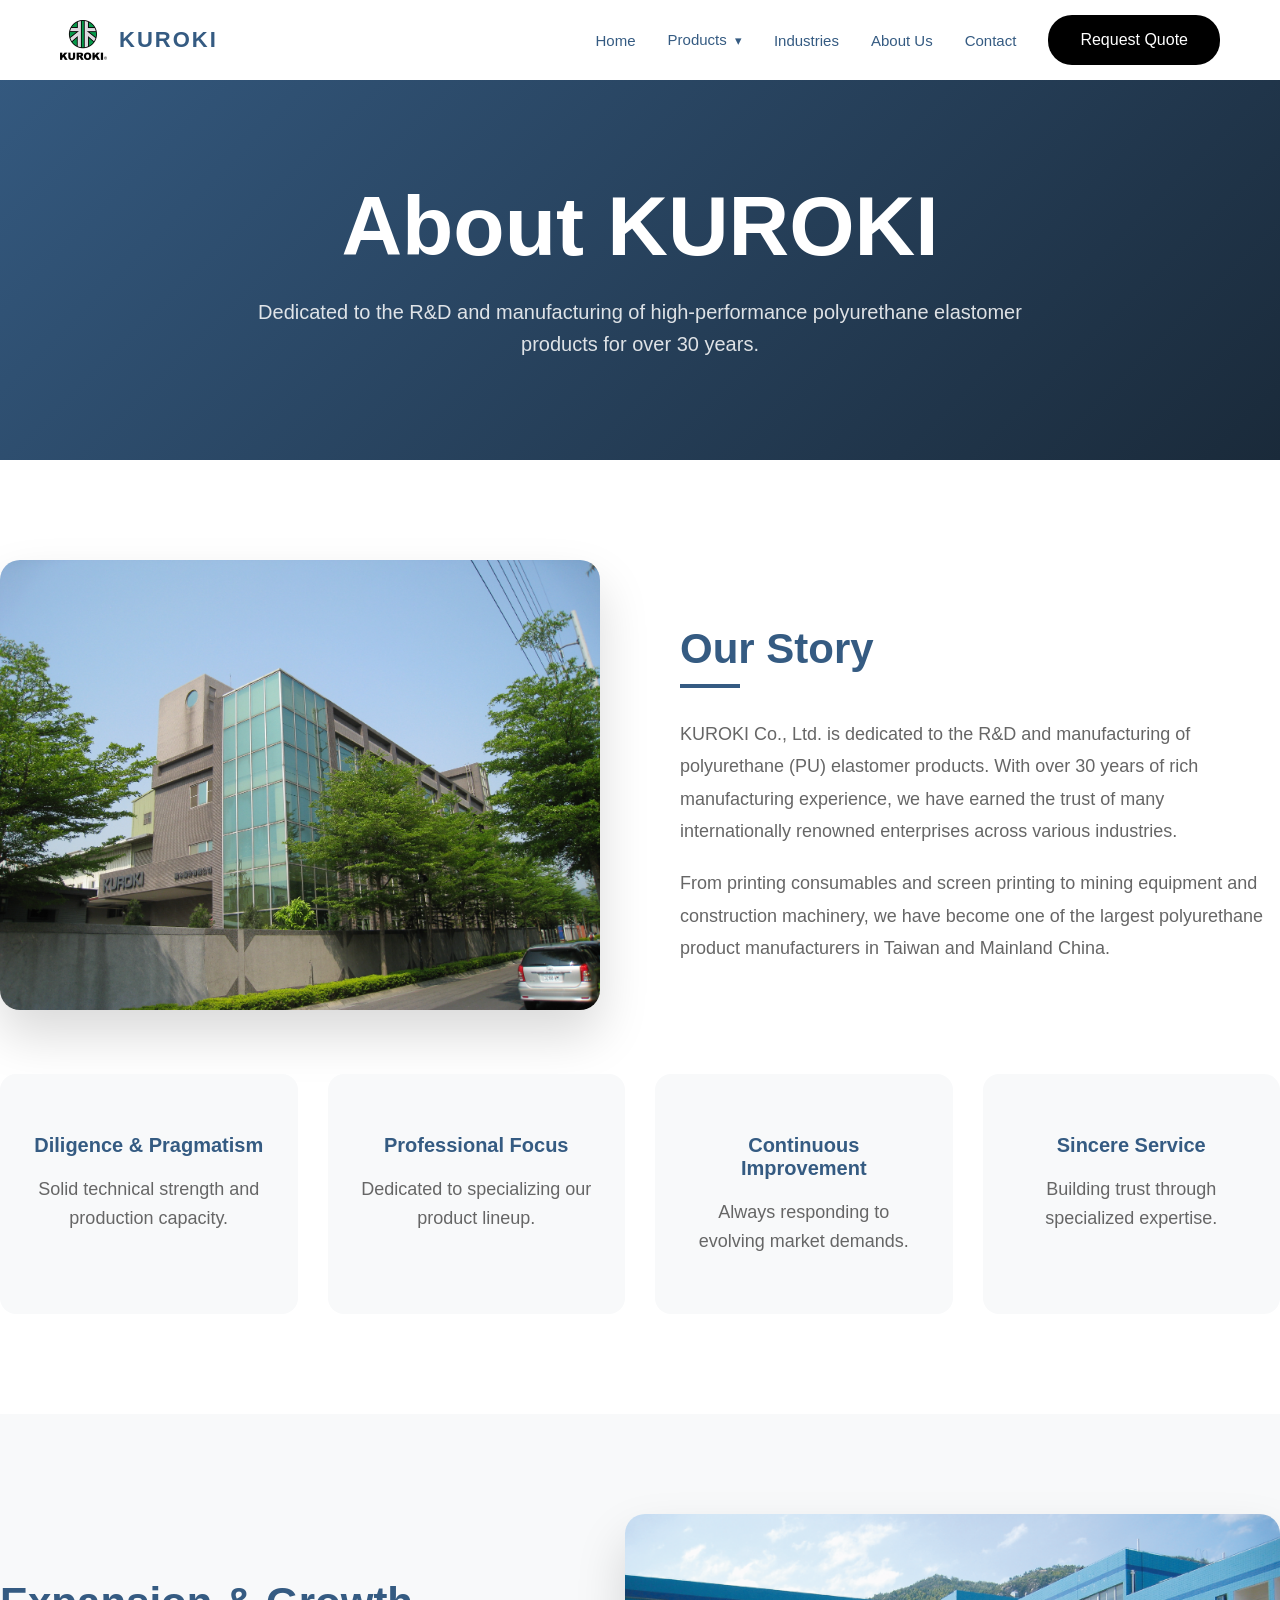
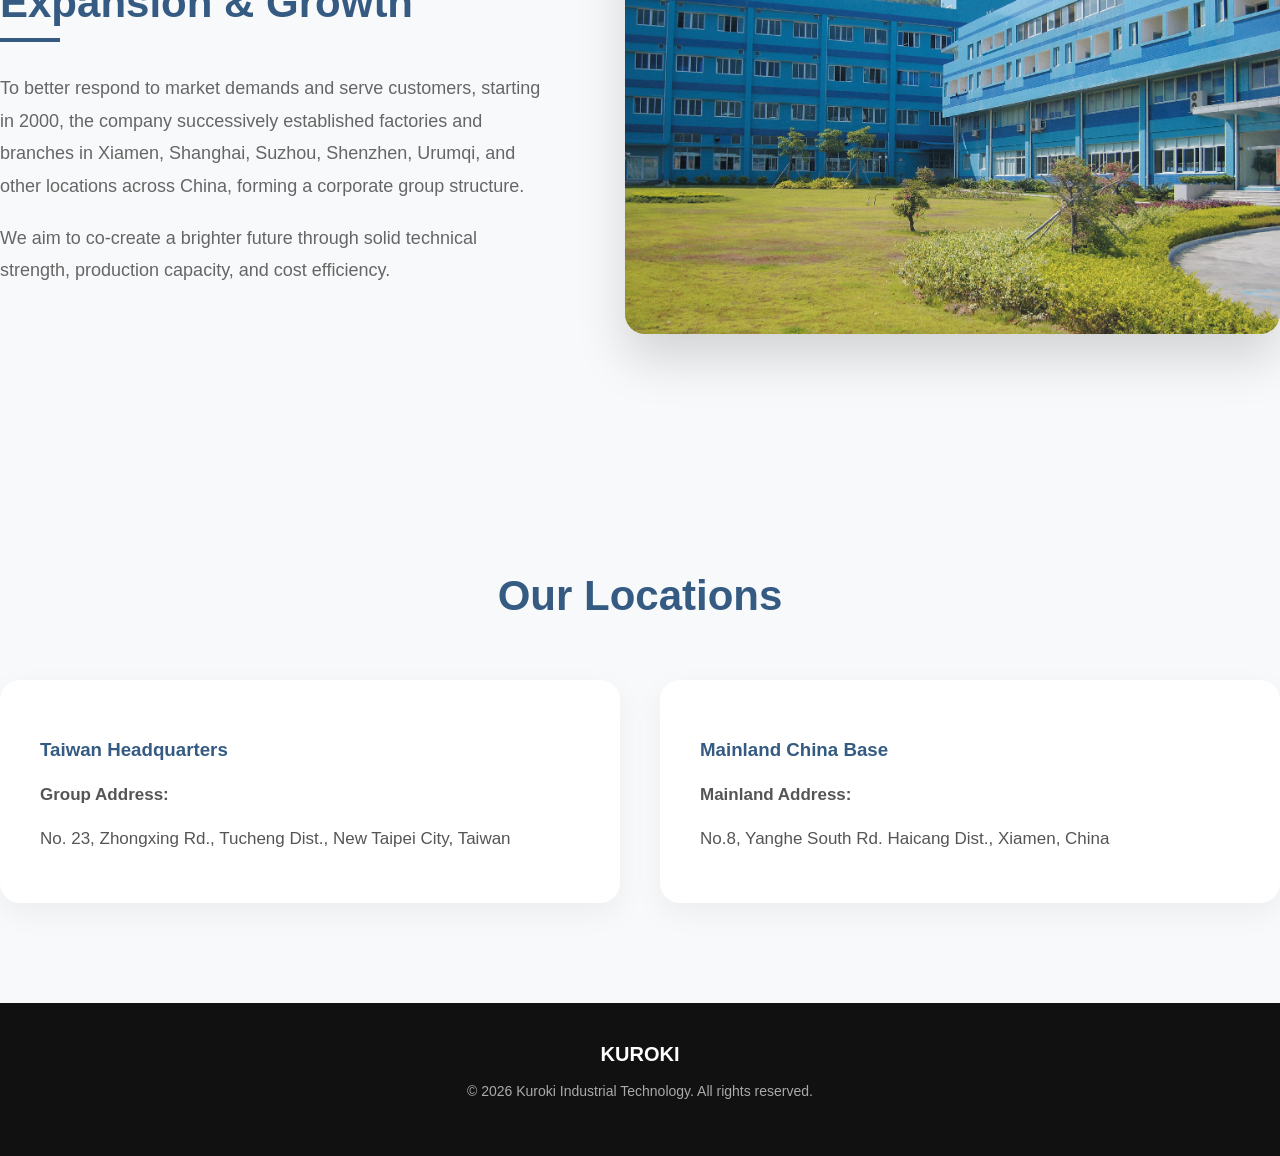
==== about.html @ d59c7857 "Add files via upload" ====
<!DOCTYPE html>
<html lang="en">
<head>
    <meta charset="UTF-8">
    <meta name="viewport" content="width=device-width, initial-scale=1.0">
    <title>About Us - Kuroki Industrial Technology</title>
    <link rel="stylesheet" href="style.css">
</head>
<body>

<header class="navbar">
    <div class="logo">
        <img src="logo.png" alt="Kuroki Logo">
        <span>KUROKI</span>
    </div>

    <button class="menu-toggle" onclick="toggleMenu()" aria-label="Toggle navigation">
        <span></span><span></span><span></span>
    </button>

    <nav class="menu" id="mainMenu">
        <a href="index.html">Home</a>

        <div class="dropdown">
            <a href="#" class="dropdown-toggle" onclick="toggleDropdown(event)">
                Products <small>▾</small>
            </a>
            <div class="dropdown-menu">
                <div class="dropdown-column">
                    <h4>Screen Printing Squeegees</h4>
                    <a href="product-xp.html">X/XP Series</a>
                    <a href="product-sr.html">S/SV Series</a>
                    <a href="product-v.html">V/VP Series</a>
                    <a href="product-c.html">C Series</a>
                </div>
                <div class="dropdown-column">
                    <h4>Customized</h4>
                    <a href="product-custom.html">Customized Squeegees</a>
                </div>
                <div class="dropdown-column">
                    <h4>Product Guide</h4>
                    <a href="product-guide-choice.html">How to choose right squeegees</a>
                    <a href="product-guide-maintenance.html">Maintenance Guide</a>
                </div>
            </div>
        </div>

        <a href="#">Industries</a>
        <a href="about.html">About Us</a>
        <a href="#">Contact</a>
        <button>Request Quote</button>
    </nav>
</header>

<main>
    <section class="about-hero">
        <div class="container">
            <h1>About KUROKI</h1>
            <p>Dedicated to the R&D and manufacturing of high-performance polyurethane elastomer products for over 30 years.</p>
        </div>
    </section>

    <section class="about-section">
        <div class="container">
            <div class="about-grid">
                <div class="about-image">
                    <img src="about-office.png" alt="Kuroki Office Building">
                </div>
                <div class="about-content">
                    <h2>Our Story</h2>
                    <p>KUROKI Co., Ltd. is dedicated to the R&D and manufacturing of polyurethane (PU) elastomer products. With over 30 years of rich manufacturing experience, we have earned the trust of many internationally renowned enterprises across various industries.</p>
                    <p>From printing consumables and screen printing to mining equipment and construction machinery, we have become one of the largest polyurethane product manufacturers in Taiwan and Mainland China.</p>
                </div>
            </div>

            <div class="values-grid">
                <div class="value-card">
                    <h3>Diligence & Pragmatism</h3>
                    <p>Solid technical strength and production capacity.</p>
                </div>
                <div class="value-card">
                    <h3>Professional Focus</h3>
                    <p>Dedicated to specializing our product lineup.</p>
                </div>
                <div class="value-card">
                    <h3>Continuous Improvement</h3>
                    <p>Always responding to evolving market demands.</p>
                </div>
                <div class="value-card">
                    <h3>Sincere Service</h3>
                    <p>Building trust through specialized expertise.</p>
                </div>
            </div>
        </div>
    </section>

    <section class="about-section alt" style="background: #f8f9fa;">
        <div class="container">
            <div class="about-grid" style="grid-template-columns: 1fr 1.2fr;">
                <div class="about-content">
                    <h2>Expansion & Growth</h2>
                    <p>To better respond to market demands and serve customers, starting in 2000, the company successively established factories and branches in Xiamen, Shanghai, Suzhou, Shenzhen, Urumqi, and other locations across China, forming a corporate group structure.</p>
                    <p>We aim to co-create a brighter future through solid technical strength, production capacity, and cost efficiency.</p>
                </div>
                <div class="about-image">
                    <img src="about-factory.png" alt="Kuroki Factory">
                </div>
            </div>
        </div>
    </section>

    <section class="location-section">
        <div class="container">
            <h2 style="text-align: center;">Our Locations</h2>
            <div class="location-grid">
                <div class="location-card">
                    <h3>Taiwan Headquarters</h3>
                    <p><strong>Group Address:</strong></p>
                    <p>No. 23, Zhongxing Rd., Tucheng Dist., New Taipei City, Taiwan</p>
                </div>
                <div class="location-card">
                    <h3>Mainland China Base</h3>
                    <p><strong>Mainland Address:</strong></p>
                    <p>No.8, Yanghe South Rd. Haicang Dist., Xiamen, China</p>
                </div>
            </div>
        </div>
    </section>
</main>

<footer class="footer">
    <div class="container">
        <div class="footer-logo">KUROKI</div>
        <p>&copy; 2026 Kuroki Industrial Technology. All rights reserved.</p>
    </div>
</footer>

<script>
    var mainMenu = document.getElementById('mainMenu');
    var menuToggleBtn = document.querySelector('.menu-toggle');

    function toggleMenu() {
        mainMenu.classList.toggle('menu-open');
        menuToggleBtn.classList.toggle('active');

        if (!mainMenu.classList.contains('menu-open')) {
            closeAllDropdowns();
        }
    }

    function toggleDropdown(event) {
        event.preventDefault();
        event.stopPropagation();
        event.currentTarget.closest('.dropdown').classList.toggle('dropdown-open');
    }

    function closeAllDropdowns() {
        document.querySelectorAll('.dropdown.dropdown-open').forEach(function(dropdown) {
            dropdown.classList.remove('dropdown-open');
        });
    }

    document.querySelectorAll('#mainMenu a:not(.dropdown-toggle)').forEach(function(link) {
        link.addEventListener('click', function() {
            mainMenu.classList.remove('menu-open');
            menuToggleBtn.classList.remove('active');
            closeAllDropdowns();
        });
    });

    document.addEventListener('click', function(event) {
        var clickedInsideMenu = mainMenu.contains(event.target);
        var clickedToggleButton = menuToggleBtn.contains(event.target);

        if (!clickedInsideMenu && !clickedToggleButton) {
            mainMenu.classList.remove('menu-open');
            menuToggleBtn.classList.remove('active');
            closeAllDropdowns();
        }
    });
</script>

</body>
</html>
---- style.css ----
/* ==================================================
                CSS DESIGN TOKEN

统一管理网站视觉变量

未来修改品牌颜色：
只需要修改这里

================================================== */



:root {


/* 网站主色：黑色 */

--black:#355B82;



/* 网站背景白色 */

--white:#fff;



/* 浅灰背景

用于不同section区分

*/

--light-gray:#f5f5f5;



/* 一级文字颜色 */

--text-main:#111;



/* 二级文字颜色 */

--text-secondary:#666;



}







/* ==================================================
                GLOBAL RESET

清除浏览器默认样式

================================================== */



* {


/*
让padding和border包含在元素宽高里面

避免布局计算错误

*/

box-sizing:border-box;


}




body {


/*
清除默认margin

*/

margin:0;



/*
网站字体

符合设计要求：

Inter
Helvetica Neue
Arial

*/

font-family:

Inter,
"Helvetica Neue",
Arial,
sans-serif;




/*
默认文字颜色

*/

color:var(--black);



}





/*
一级标题

Hero标题

设计要求：

64px Bold

*/

h1 {


font-size:64px;


font-weight:700;


line-height:1.1;


margin:0;



}





/*
二级标题

Section标题

设计要求：

42px

*/

h2 {


font-size:42px;


font-weight:600;


margin-bottom:60px;



}






/*
正文

设计要求：

18px

*/

p {


font-size:18px;


line-height:1.6;


color:var(--text-secondary);



}







/* ==================================================
                NAVBAR

顶部固定导航

80px高度

================================================== */



.navbar {


/*
固定在顶部

*/

position:fixed;



top:0;


left:0;



width:100%;




height:80px;




/*
白色背景

*/

background:white;




/*
横向排列

*/

display:flex;



justify-content:space-between;



align-items:center;




padding:0 60px;



z-index:100;



}






/*
Logo样式

*/

.logo {
    display: flex;
    align-items: center;
    gap: 12px;
    font-size: 22px;
    font-weight: 700;
    letter-spacing: 2px;
}

.logo img {
    height: 40px;
    width: auto;
}







/*
导航菜单

*/

.menu {


display:flex;


align-items:center;



gap:32px;



}







.menu a {



text-decoration:none;



color:#355B82;



font-size:15px;



}





/*
所有主按钮

*/

button {



background:black;



color:white;



border:none;



padding:

16px 32px;



border-radius:24px;



font-size:16px;



cursor:pointer;



transition:.3s;



}






/*
鼠标经过按钮效果

*/

button:hover {



opacity:.75;



}



/*
汉堡按钮

默认（桌面端）隐藏

只在900px以下的移动端显示
*/

.menu-toggle {

display:none;

}




/* ==================================================
                PRODUCTS DROPDOWN

导航栏 Products 下拉菜单

================================================== */

.dropdown {

position:relative;

}


/* 
默认隐藏下拉面板
*/

.dropdown-menu {

display:none;

position:fixed;

top:80px;

left:60px;

right:60px;

background:white;

box-shadow:0 10px 30px rgba(0,0,0,.08);

border-radius:16px;

padding:30px;

gap:60px;

}


/*
鼠标悬停在 Products 上时

显示下拉面板
*/

.dropdown.dropdown-open .dropdown-menu {
    display: flex;
    animation: fadeIn 0.2s ease-out;
}

@keyframes fadeIn {
    from { opacity: 0; transform: translateY(-10px); }
    to { opacity: 1; transform: translateY(0); }
}

.dropdown-toggle small {
    display: inline-block;
    transition: transform 0.3s;
    margin-left: 4px;
}

.dropdown.dropdown-open .dropdown-toggle small {
    transform: rotate(180deg);
}


.dropdown-column h4 {

font-size:14px;

font-weight:700;

color:var(--text-secondary);

margin-bottom:16px;

text-transform:uppercase;

letter-spacing:1px;

}


.dropdown-column {

display:flex;

flex-direction:column;

gap:12px;

}


.dropdown-column a {

text-decoration:none;

color:var(--black);

font-size:15px;

transition:.2s;

}


.dropdown-column a:hover {

opacity:.6;

}





/* ==================================================
                HERO SECTION

首页第一屏

================================================== */



.hero {

height:100vh;

background-color:#355B82;




/*
工业制造背景图片

替换：

images/hero.jpg

*/

background-image:
    linear-gradient(rgba(30, 30, 30, 0.4), rgba(30, 30, 30, 0.4)),
    url("hero-refined-bg.jpg");





background-size:cover;



background-position: center right;
    background-attachment: fixed;




display:flex;



align-items:center;



}







.hero-content {
    margin-left: 10%;
    max-width: 600px;
    color: white;
    text-shadow: 0 2px 10px rgba(0,0,0,0.3);
}






.hero h1 {



color:white;



}







.hero p {


color:white;



margin-top:30px;



}








/* ==================================================
                PRODUCTS SECTION

产品展示

================================================== */



.products {


padding:

120px 80px;



}






/*
产品Grid

三个产品一行

*/

.product-grid {



display:grid;



grid-template-columns:

repeat(3,1fr);



gap:30px;



}






.product-card {



background:white;



padding:40px;



border-radius:16px;




/*
设计要求：

0 10px 30px rgba

*/

box-shadow:

0 10px 30px

rgba(0,0,0,0.05);



transition:.3s;



}







.product-card:hover {



transform:translateY(-8px);



}









.product-card h3 {



font-size:24px;



margin-bottom:15px;



}








/* ==================================================
                INDUSTRY SECTION

行业解决方案

================================================== */



.industries {



padding:

120px 80px;



background:

var(--light-gray);



}







.industry-grid {



display:grid;



grid-template-columns:

repeat(3,1fr);



gap:30px;



}








.industry-card {



background:white;



padding:35px;



border-radius:16px;




box-shadow:

0 10px 30px

rgba(0,0,0,.05);



}





.industry-card h3 {



font-size:24px;



}










/* ==================================================
            PRECISION ENGINEERING

优势展示

================================================== */



.engineering {



padding:

120px 80px;



}







.advantage-grid {



display:grid;



grid-template-columns:

repeat(3,1fr);



gap:60px;



}








.advantage-item strong {



font-size:90px;



font-weight:700;



display:block;



}




.advantage-item h3 {



font-size:26px;



}









/* ==================================================
                    CTA

黑色联系区域

================================================== */



.cta {



background:black;



padding:

120px 80px;



text-align:center;



}







.cta h2 {



color:white;



}






.cta p {



color:#ccc;



}










/* ==================================================
                    FOOTER

================================================== */



.footer {



background:#111;



color:white;



padding:

40px 80px;



text-align:center;



}





.footer-logo {



font-size:20px;



font-weight:bold;



}







.footer p {



font-size:14px;



color:#aaa;



}









/* ==================================================
                RESPONSIVE DESIGN

手机和平板适配

================================================== */





@media(max-width:900px){





/*
导航缩小

*/

.navbar {


padding:

0 25px;


}



/* 
汉堡按钮

只在移动端显示
*/

.menu-toggle {

display:flex;

flex-direction:column;

justify-content:center;

gap:5px;

width:32px;

height:32px;

background:none;

padding:0;

border-radius:0;

}

.menu-toggle span {

width:100%;

height:2px;

background:var(--black);

transition:.3s;

}


/*
汉堡按钮展开状态

变成 X 图标

配合 JS 加上的 .active class
*/

.menu-toggle.active span:nth-child(1) {

transform:translateY(7px) rotate(45deg);

}

.menu-toggle.active span:nth-child(2) {

opacity:0;

}

.menu-toggle.active span:nth-child(3) {

transform:translateY(-7px) rotate(-45deg);

}


/* 
菜单默认收起

改用 max-height 而不是 display:none

方便做展开动画
*/

.menu {

display:flex;

flex-direction:column;

align-items:flex-start;

position:fixed;

top:80px;

left:0;

width:100%;

background:white;

max-height:0;

overflow:hidden;

transition:.3s;

padding:0 25px;

gap:0;

}


/*
菜单展开状态

通过JS加上 .menu-open 这个class来触发
*/

.menu.menu-open {

max-height:600px;

padding:20px 25px 30px;

}


.menu a {

padding:14px 0;

width:100%;

border-bottom:1px solid var(--light-gray);

}


/*
Products 在移动端

改成点击展开，占满宽度
*/

.dropdown {

width:100%;

}


.dropdown-toggle {

display:block;

}


/*
下拉面板

移动端改成往下展开，不再是悬浮卡片
*/

.dropdown-menu {

position:static;

box-shadow:none;

border-radius:0;

padding:0;

flex-direction:column;

gap:0;

display:none;

max-height:none;

}


.dropdown.dropdown-open .dropdown-menu {

display:flex;

}


.dropdown-column {

padding:16px 0 8px;

gap:8px;

}


.dropdown-column a {

border-bottom:none;

padding:6px 0;

}


/*
Request Quote按钮

移动端占满宽度
*/

.menu button {

width:100%;

margin-top:16px;

}



h1 {


font-size:42px;



}





h2 {


font-size:32px;



}






.hero-content {


margin-left:30px;



}





.product-grid,

.industry-grid,

.advantage-grid {



grid-template-columns:

1fr;



}





.products,

.industries,

.engineering,

.cta {



padding:

80px 30px;



}





}


/* About Us Page Styles */
.about-hero {
    padding: 180px 0 100px;
    background: linear-gradient(135deg, var(--black) 0%, #1a2a3a 100%);
    color: #ffffff;
    text-align: center;
}

.about-hero h1 {
    color: #ffffff;
    font-size: clamp(48px, 8vw, 84px);
    margin-bottom: 24px;
}

.about-hero p {
    max-width: 800px;
    margin: 0 auto;
    font-size: 20px;
    color: rgba(255, 255, 255, 0.85);
}

.about-section {
    padding: 100px 0;
}

.about-grid {
    display: grid;
    grid-template-columns: 1fr 1fr;
    gap: 80px;
    align-items: center;
}

.about-image img {
    width: 100%;
    border-radius: 20px;
    box-shadow: 0 25px 50px rgba(0, 0, 0, 0.15);
}

.about-content h2 {
    margin-bottom: 30px;
    position: relative;
    padding-bottom: 15px;
}

.about-content h2::after {
    content: '';
    position: absolute;
    bottom: 0;
    left: 0;
    width: 60px;
    height: 4px;
    background: var(--black);
}

.about-content p {
    margin-bottom: 20px;
    font-size: 18px;
    line-height: 1.8;
}

.values-grid {
    display: grid;
    grid-template-columns: repeat(4, 1fr);
    gap: 30px;
    margin-top: 60px;
}

.value-card {
    padding: 40px 30px;
    background: #f8f9fa;
    border-radius: 16px;
    text-align: center;
    transition: transform 0.3s ease;
}

.value-card:hover {
    transform: translateY(-10px);
    background: #ffffff;
    box-shadow: 0 20px 40px rgba(0, 0, 0, 0.08);
}

.value-card h3 {
    font-size: 20px;
    margin-bottom: 15px;
    color: var(--black);
}

.location-section {
    background: #f8f9fa;
    padding: 100px 0;
}

.location-grid {
    display: grid;
    grid-template-columns: 1fr 1fr;
    gap: 40px;
}

.location-card {
    background: #ffffff;
    padding: 40px;
    border-radius: 20px;
    box-shadow: 0 10px 30px rgba(0, 0, 0, 0.05);
}

.location-card h3 {
    margin-bottom: 20px;
    display: flex;
    align-items: center;
    gap: 12px;
}

.location-card p {
    font-size: 17px;
    color: #555;
    margin-bottom: 10px;
}

@media (max-width: 1024px) {
    .values-grid {
        grid-template-columns: repeat(2, 1fr);
    }
}

@media (max-width: 768px) {
    .about-grid, .location-grid {
        grid-template-columns: 1fr;
        gap: 40px;
    }
    
    .values-grid {
        grid-template-columns: 1fr;
    }
    
    .about-hero {
        padding-top: 140px;
    }
}
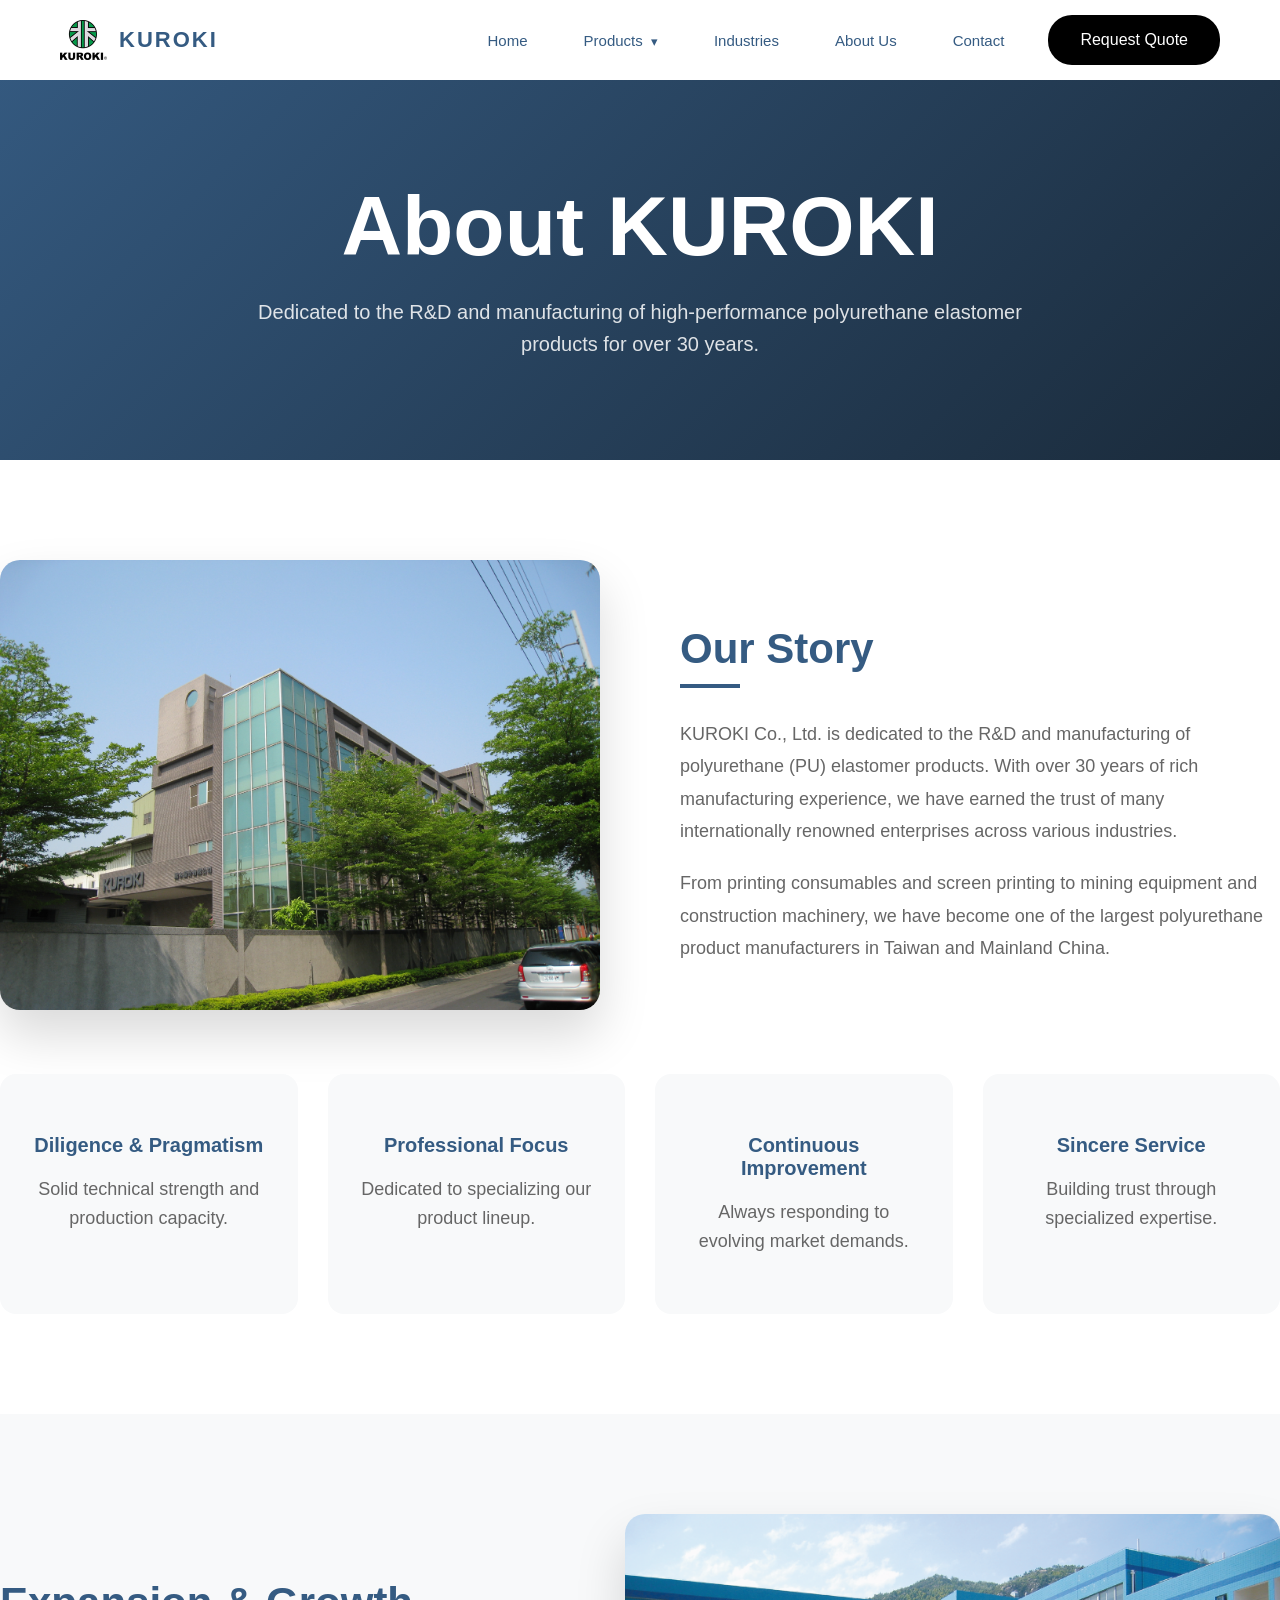
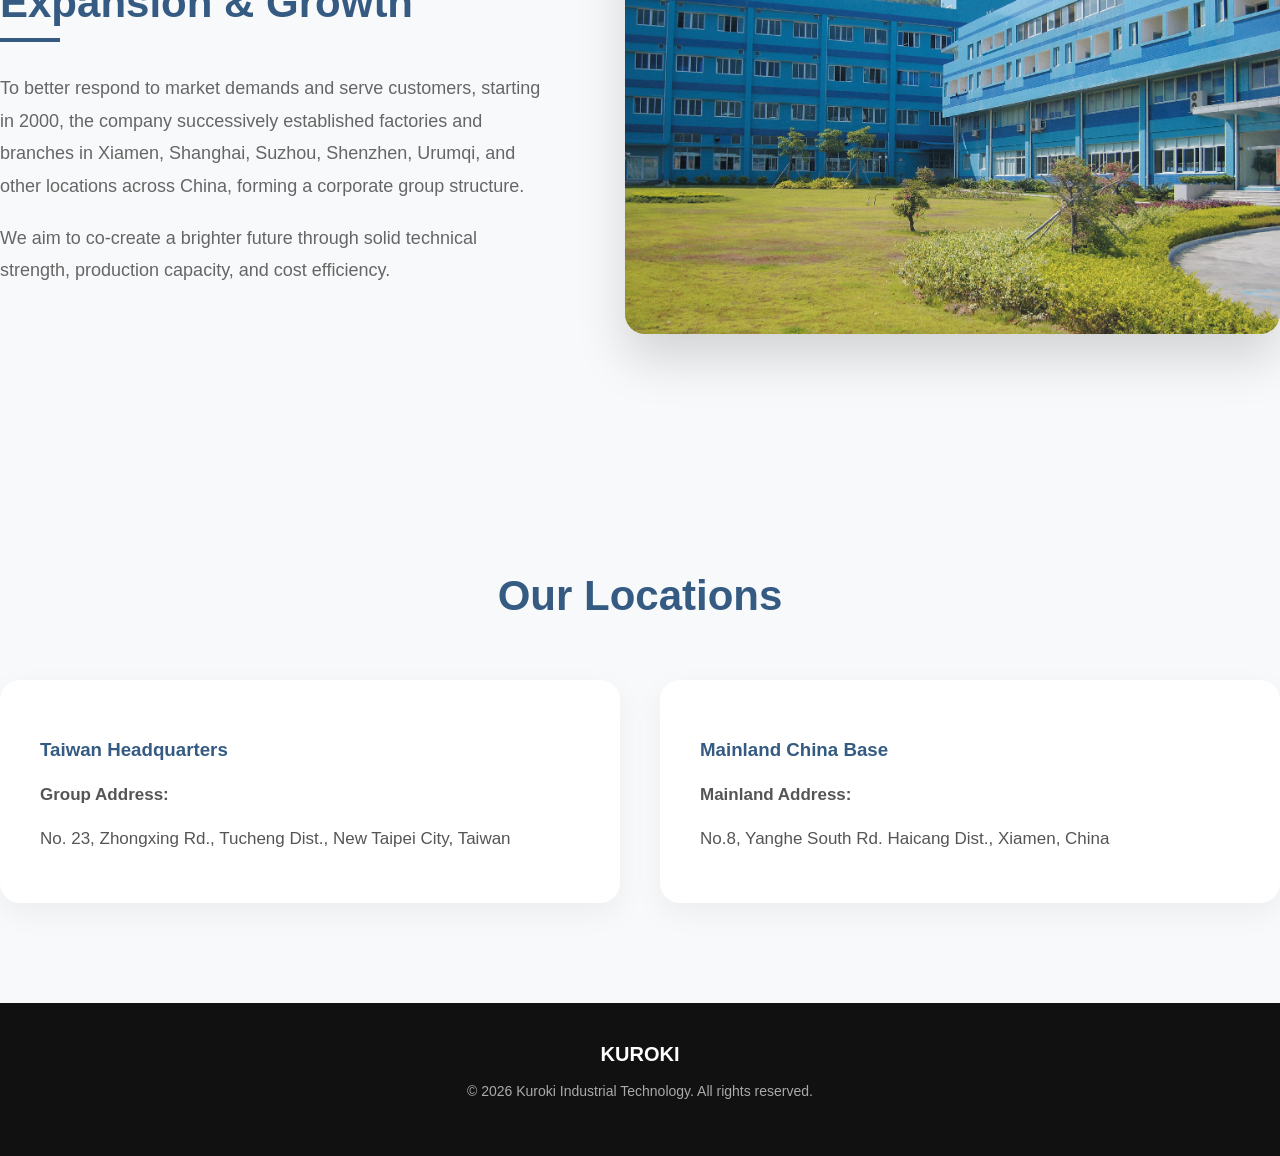
==== commit 39e0cde0: "Add files via upload" ====
--- a/about.html
+++ b/about.html
@@ -45,9 +45,9 @@
             </div>
         </div>
 
-        <a href="#">Industries</a>
+        <a href="index.html#industries">Industries</a>
         <a href="about.html">About Us</a>
-        <a href="#">Contact</a>
+        <a href="index.html#contact">Contact</a>
         <button>Request Quote</button>
     </nav>
 </header>
--- a/style.css
+++ b/style.css
@@ -360,21 +360,17 @@
 
 
 .menu a {
-
-
-
-text-decoration:none;
-
-
-
-color:#355B82;
-
-
-
-font-size:15px;
-
-
-
+    text-decoration: none;
+    color: #355B82;
+    font-size: 15px;
+    padding: 8px 12px;
+    border-radius: 6px;
+    transition: all 0.3s ease;
+    display: inline-block;
+}
+
+.menu a:hover {
+    background: rgba(53, 91, 130, 0.05);
 }
 
 
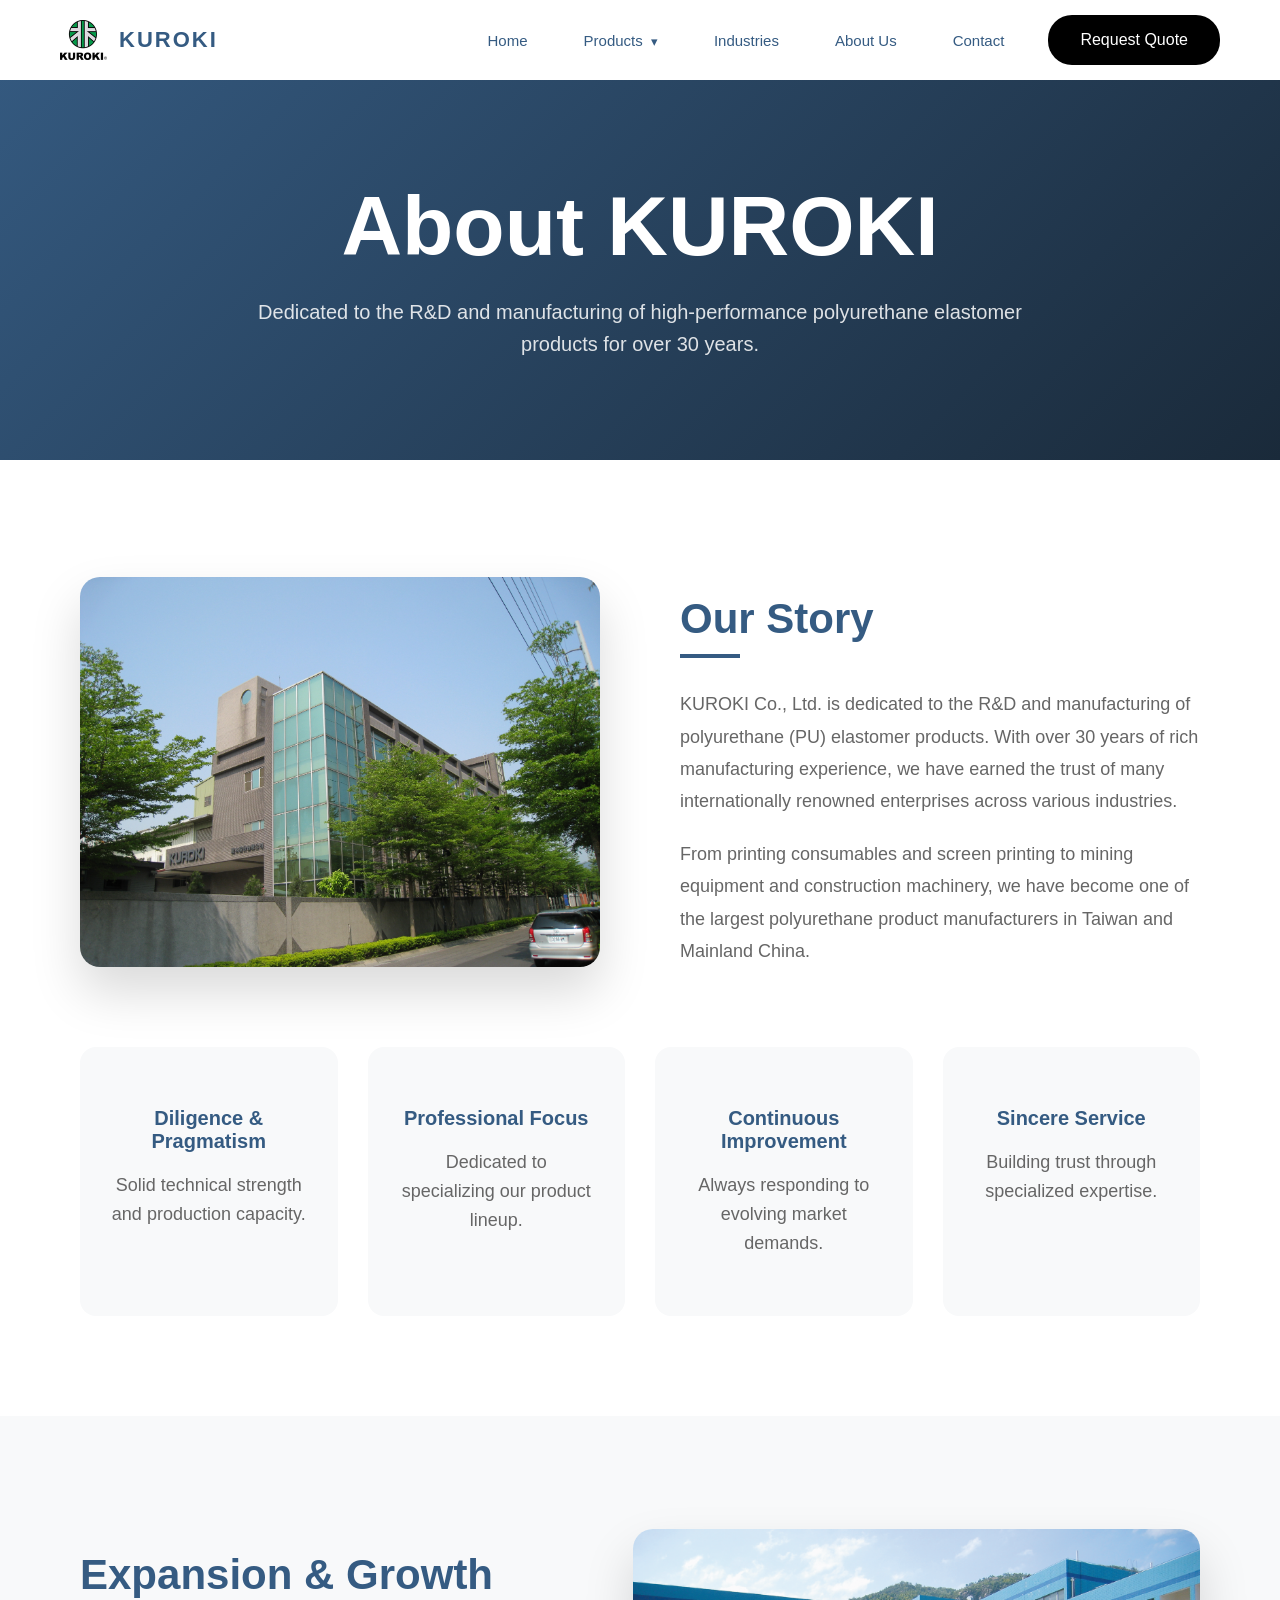
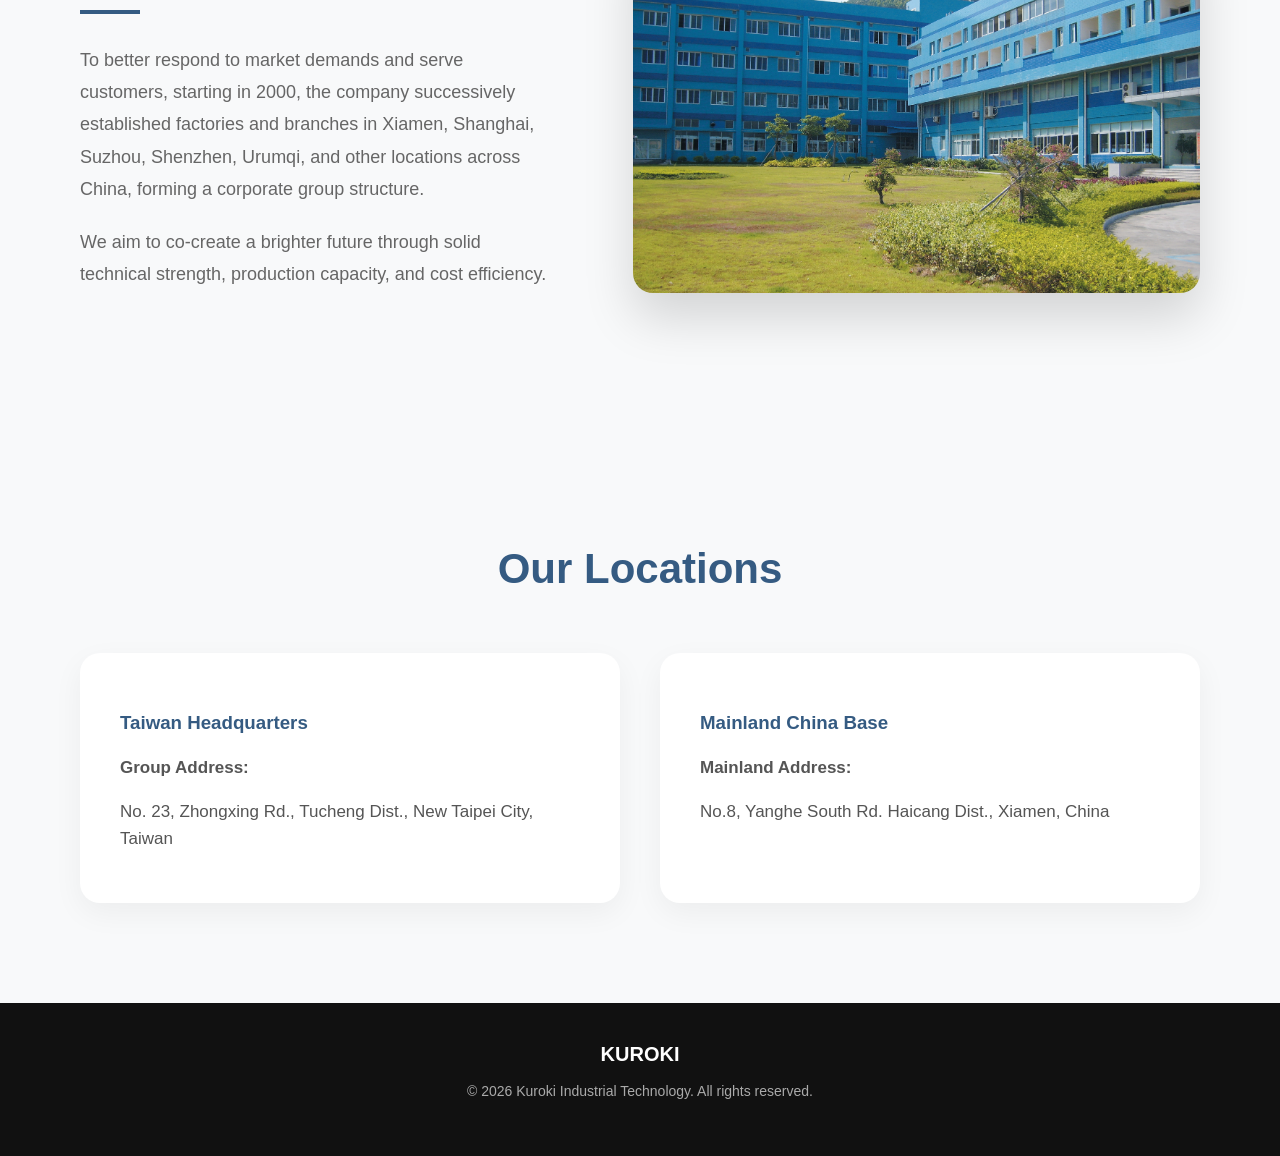
==== commit 784e2c40: "Add files via upload" ====
--- a/about.html
+++ b/about.html
@@ -96,7 +96,7 @@
 
     <section class="about-section alt" style="background: #f8f9fa;">
         <div class="container">
-            <div class="about-grid" style="grid-template-columns: 1fr 1.2fr;">
+            <div class="about-grid expansion-grid">
                 <div class="about-content">
                     <h2>Expansion & Growth</h2>
                     <p>To better respond to market demands and serve customers, starting in 2000, the company successively established factories and branches in Xiamen, Shanghai, Suzhou, Shenzhen, Urumqi, and other locations across China, forming a corporate group structure.</p>
--- a/style.css
+++ b/style.css
@@ -532,19 +532,13 @@
 
 
 .dropdown-column h4 {
-
-font-size:14px;
-
-font-weight:700;
-
-color:var(--text-secondary);
-
-margin-bottom:16px;
-
-text-transform:uppercase;
-
-letter-spacing:1px;
-
+    font-size: 14px;
+    font-weight: 700;
+    color: var(--text-secondary);
+    margin: 0 0 16px 0; /* 明确设置 margin，确保左侧为 0 */
+    padding: 0; /* 确保无内边距 */
+    text-transform: uppercase;
+    letter-spacing: 1px;
 }
 
 
@@ -560,15 +554,12 @@
 
 
 .dropdown-column a {
-
-text-decoration:none;
-
-color:var(--black);
-
-font-size:15px;
-
-transition:.2s;
-
+    text-decoration: none;
+    color: var(--black);
+    font-size: 15px;
+    transition: .2s;
+    padding: 6px 0; /* 移除左右内边距，只保留上下间距 */
+    display: block;
 }
 
 
@@ -1291,144 +1282,129 @@
 */
 
 .menu {
+    display: flex;
+    flex-direction: column;
+    align-items: flex-start;
+    position: fixed;
+    top: 80px;
+    left: 0;
+    width: 100%;
+    background: white;
+    max-height: 0;
+    overflow-y: auto; /* 允许纵向滚动 */
+    overflow-x: hidden;
+    -webkit-overflow-scrolling: touch; /* 优化 iOS 滑动手感 */
+    transition: .3s;
+    padding: 0 25px;
+    gap: 0;
+}
+
+
+/*
+菜单展开状态
+
+通过JS加上 .menu-open 这个class来触发
+*/
+
+.menu.menu-open {
+    max-height: calc(100vh - 80px); /* 动态适配屏幕剩余高度 */
+    padding: 20px 25px 30px;
+}
+
+
+.menu a {
+
+padding:14px 0;
+
+width:100%;
+
+border-bottom:1px solid var(--light-gray);
+
+}
+
+
+/*
+Products 在移动端
+
+改成点击展开，占满宽度
+*/
+
+.dropdown {
+
+width:100%;
+
+}
+
+
+.dropdown-toggle {
+
+display:block;
+
+}
+
+
+/*
+下拉面板
+
+移动端改成往下展开，不再是悬浮卡片
+*/
+
+.dropdown-menu {
+
+position:static;
+
+box-shadow:none;
+
+border-radius:0;
+
+padding:0;
+
+flex-direction:column;
+
+gap:0;
+
+display:none;
+
+max-height:none;
+
+}
+
+
+.dropdown.dropdown-open .dropdown-menu {
 
 display:flex;
 
-flex-direction:column;
-
-align-items:flex-start;
-
-position:fixed;
-
-top:80px;
-
-left:0;
+}
+
+
+.dropdown-column {
+
+padding:16px 0 8px;
+
+gap:8px;
+
+}
+
+
+.dropdown-column a {
+
+border-bottom:none;
+
+padding:6px 0;
+
+}
+
+
+/*
+Request Quote按钮
+
+移动端占满宽度
+*/
+
+.menu button {
 
 width:100%;
 
-background:white;
-
-max-height:0;
-
-overflow:hidden;
-
-transition:.3s;
-
-padding:0 25px;
-
-gap:0;
-
-}
-
-
-/*
-菜单展开状态
-
-通过JS加上 .menu-open 这个class来触发
-*/
-
-.menu.menu-open {
-
-max-height:600px;
-
-padding:20px 25px 30px;
-
-}
-
-
-.menu a {
-
-padding:14px 0;
-
-width:100%;
-
-border-bottom:1px solid var(--light-gray);
-
-}
-
-
-/*
-Products 在移动端
-
-改成点击展开，占满宽度
-*/
-
-.dropdown {
-
-width:100%;
-
-}
-
-
-.dropdown-toggle {
-
-display:block;
-
-}
-
-
-/*
-下拉面板
-
-移动端改成往下展开，不再是悬浮卡片
-*/
-
-.dropdown-menu {
-
-position:static;
-
-box-shadow:none;
-
-border-radius:0;
-
-padding:0;
-
-flex-direction:column;
-
-gap:0;
-
-display:none;
-
-max-height:none;
-
-}
-
-
-.dropdown.dropdown-open .dropdown-menu {
-
-display:flex;
-
-}
-
-
-.dropdown-column {
-
-padding:16px 0 8px;
-
-gap:8px;
-
-}
-
-
-.dropdown-column a {
-
-border-bottom:none;
-
-padding:6px 0;
-
-}
-
-
-/*
-Request Quote按钮
-
-移动端占满宽度
-*/
-
-.menu button {
-
-width:100%;
-
 margin-top:16px;
 
 }
@@ -1519,6 +1495,19 @@
 
 }
 
+
+/* Layout Container */
+.container {
+    max-width: 1200px;
+    margin: 0 auto;
+    padding: 0 40px;
+}
+
+@media (max-width: 768px) {
+    .container {
+        padding: 0 20px;
+    }
+}
 
 /* About Us Page Styles */
 .about-hero {
@@ -1550,6 +1539,10 @@
     grid-template-columns: 1fr 1fr;
     gap: 80px;
     align-items: center;
+}
+
+.about-grid.expansion-grid {
+    grid-template-columns: 1fr 1.2fr;
 }
 
 .about-image img {
@@ -1645,7 +1638,7 @@
 }
 
 @media (max-width: 768px) {
-    .about-grid, .location-grid {
+    .about-grid, .about-grid.expansion-grid, .location-grid {
         grid-template-columns: 1fr;
         gap: 40px;
     }
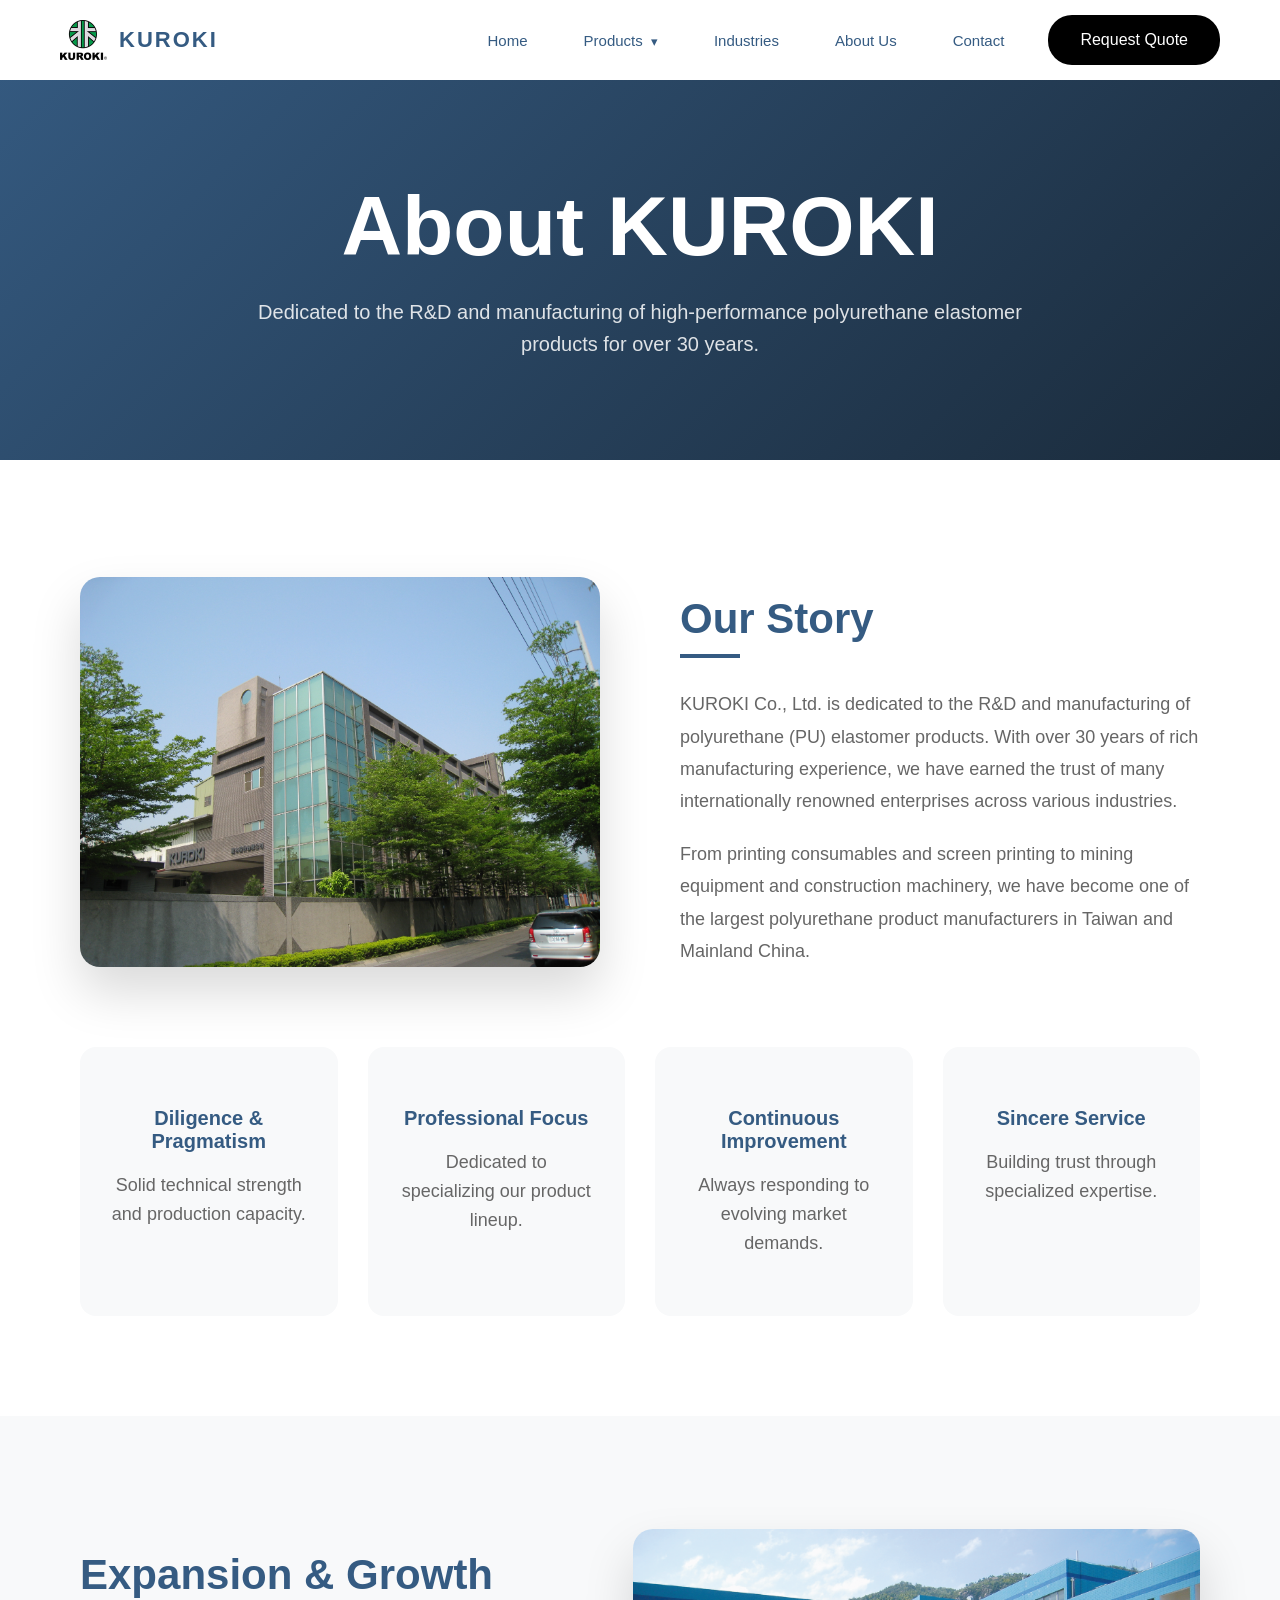
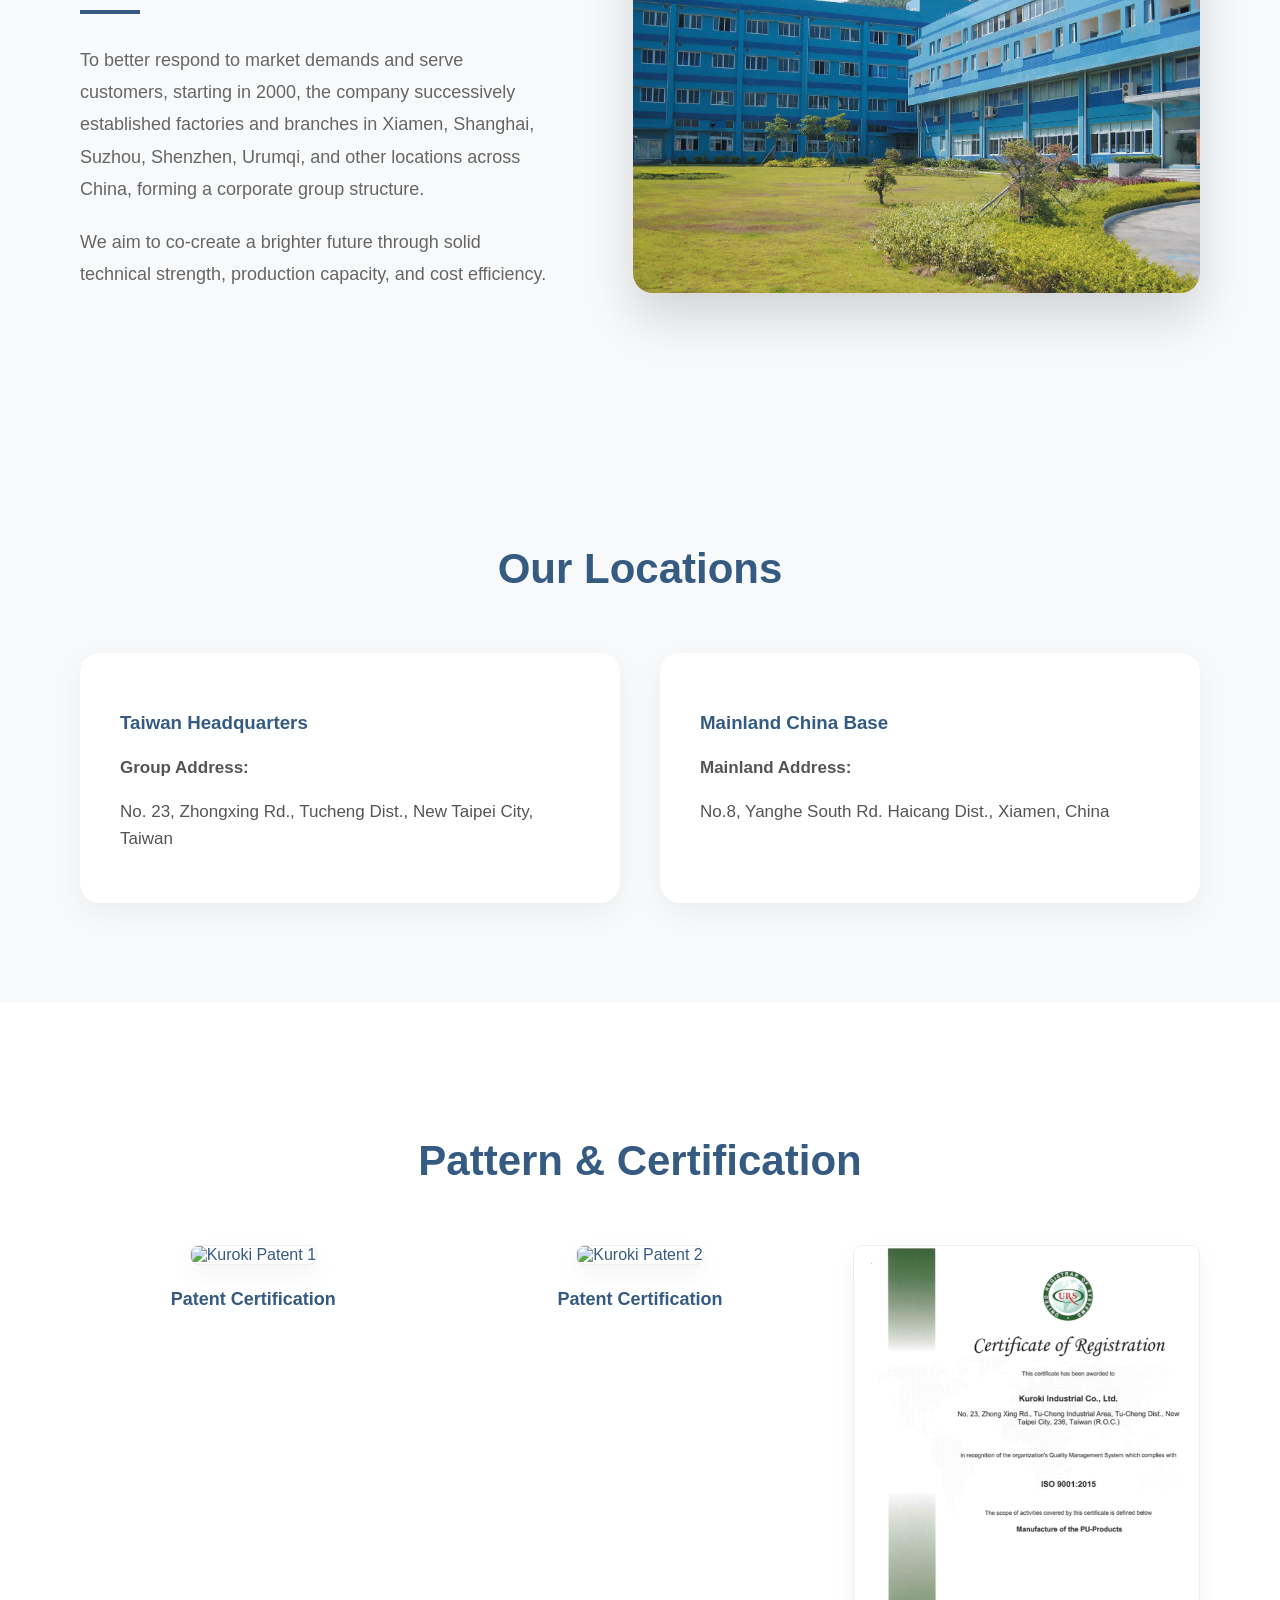
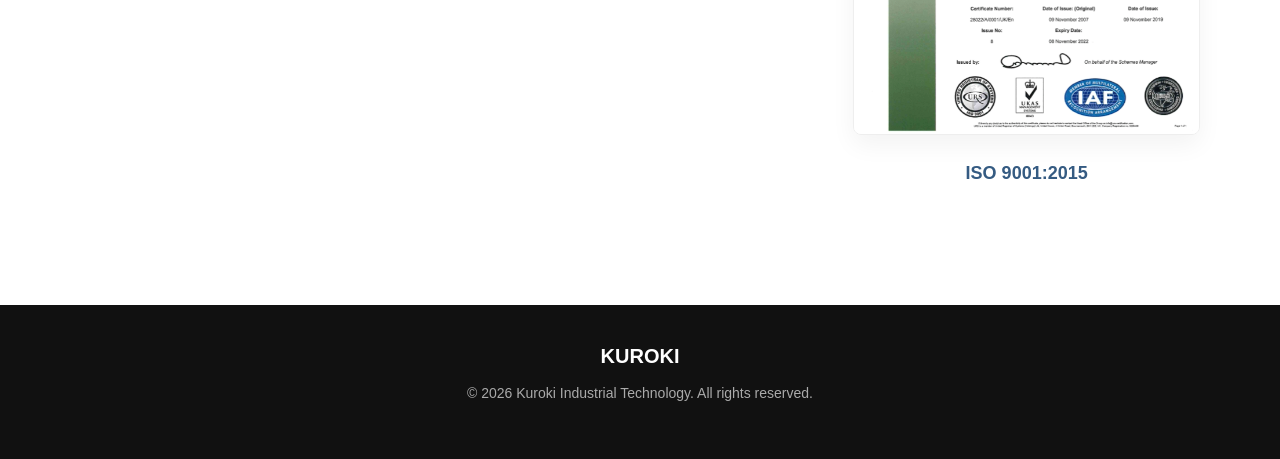
==== commit 0dfad3a6: "Add files via upload" ====
--- a/about.html
+++ b/about.html
@@ -126,6 +126,26 @@
             </div>
         </div>
     </section>
+
+    <section class="cert-section">
+        <div class="container">
+            <h2 style="text-align: center;">Pattern & Certification</h2>
+            <div class="cert-grid">
+                <div class="cert-item">
+                    <img src="patent-1.jpg" alt="Kuroki Patent 1">
+                    <p>Patent Certification</p>
+                </div>
+                <div class="cert-item">
+                    <img src="patent-2.jpg" alt="Kuroki Patent 2">
+                    <p>Patent Certification</p>
+                </div>
+                <div class="cert-item">
+                    <img src="iso-certification.png" alt="ISO 9001:2015 Certification">
+                    <p>ISO 9001:2015</p>
+                </div>
+            </div>
+        </div>
+    </section>
 </main>
 
 <footer class="footer">
--- a/style.css
+++ b/style.css
@@ -1651,3 +1651,54 @@
         padding-top: 140px;
     }
 }
+
+/* Pattern & Certification Section */
+.cert-section {
+    padding: 100px 0;
+    background: #ffffff;
+}
+
+.cert-grid {
+    display: grid;
+    grid-template-columns: repeat(3, 1fr);
+    gap: 40px;
+    margin-top: 50px;
+}
+
+.cert-item {
+    text-align: center;
+}
+
+.cert-item img {
+    width: 100%;
+    height: auto;
+    border: 1px solid #eee;
+    border-radius: 8px;
+    box-shadow: 0 10px 25px rgba(0, 0, 0, 0.05);
+    transition: all 0.3s ease;
+    cursor: pointer;
+}
+
+.cert-item img:hover {
+    transform: translateY(-5px);
+    box-shadow: 0 15px 35px rgba(0, 0, 0, 0.1);
+    border-color: var(--black);
+}
+
+.cert-item p {
+    margin-top: 20px;
+    font-weight: 600;
+    color: var(--black);
+}
+
+@media (max-width: 900px) {
+    .cert-grid {
+        grid-template-columns: repeat(2, 1fr);
+    }
+}
+
+@media (max-width: 600px) {
+    .cert-grid {
+        grid-template-columns: 1fr;
+    }
+}
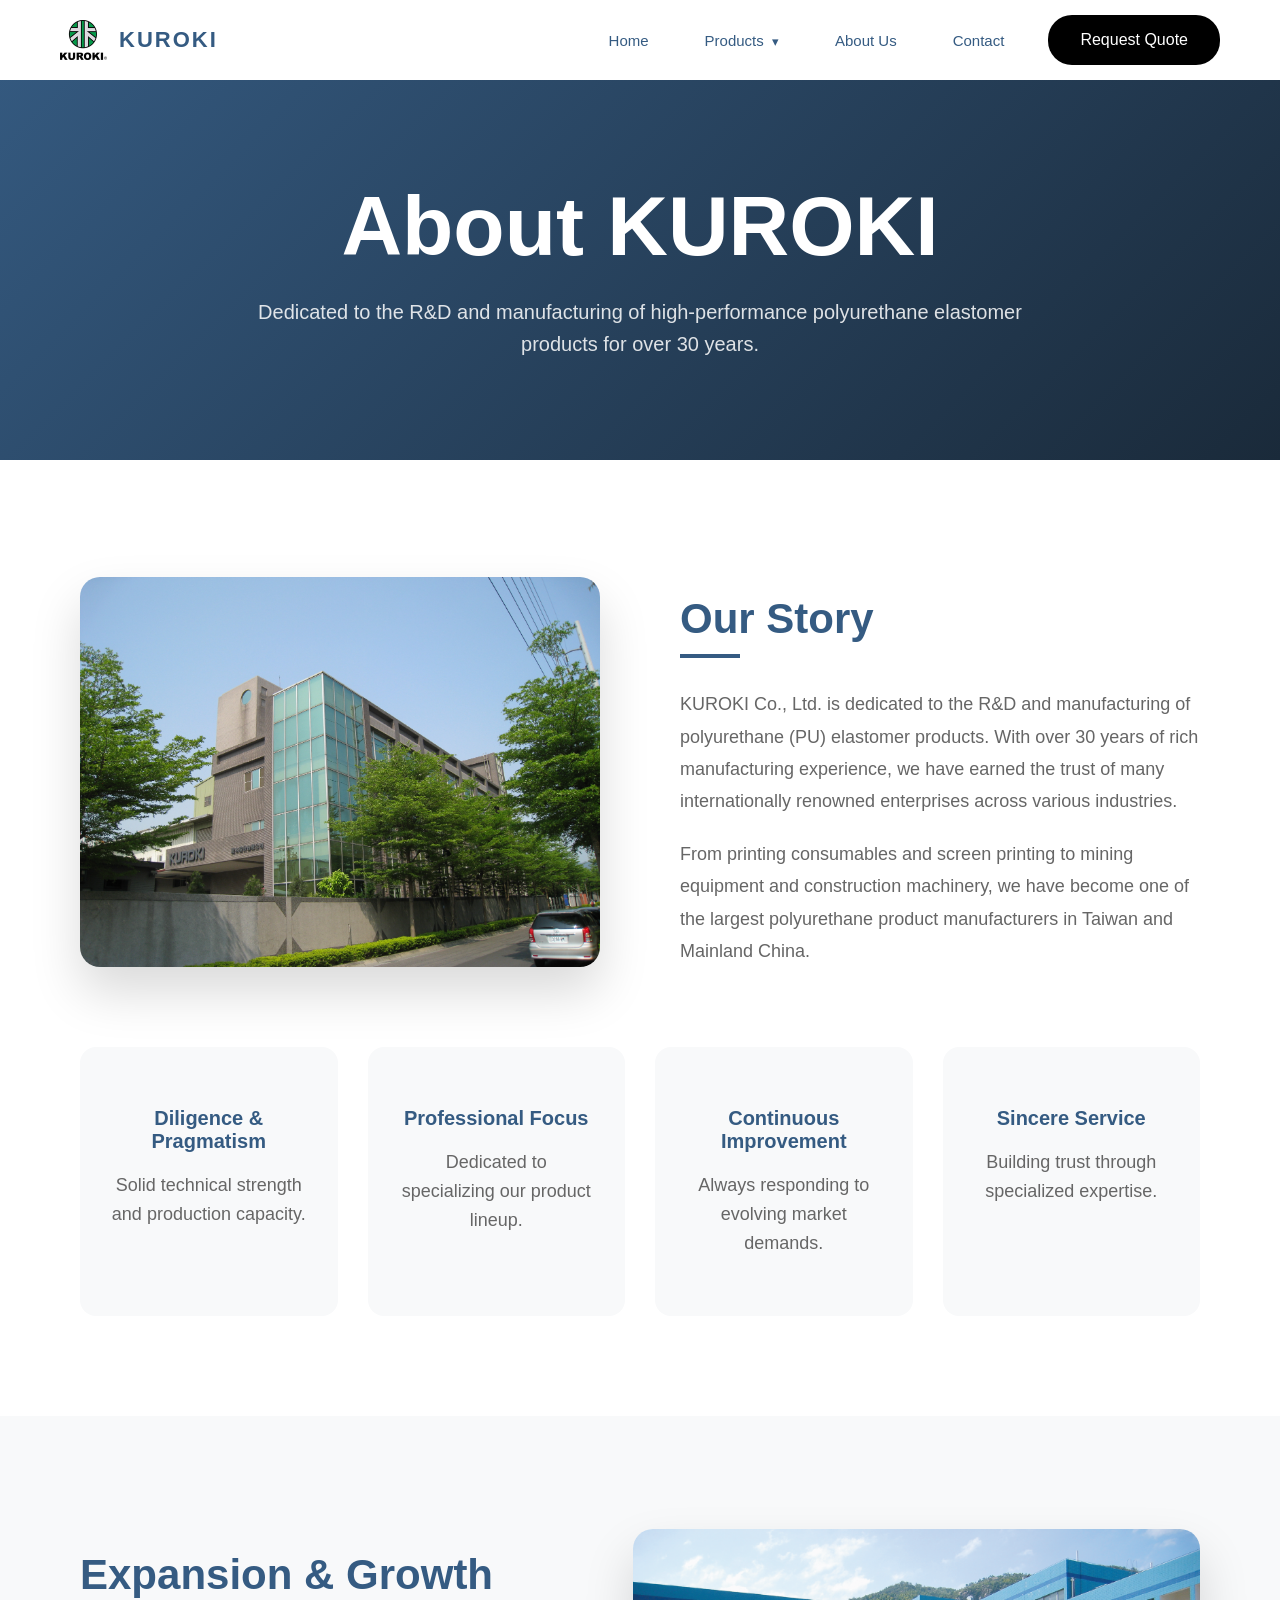
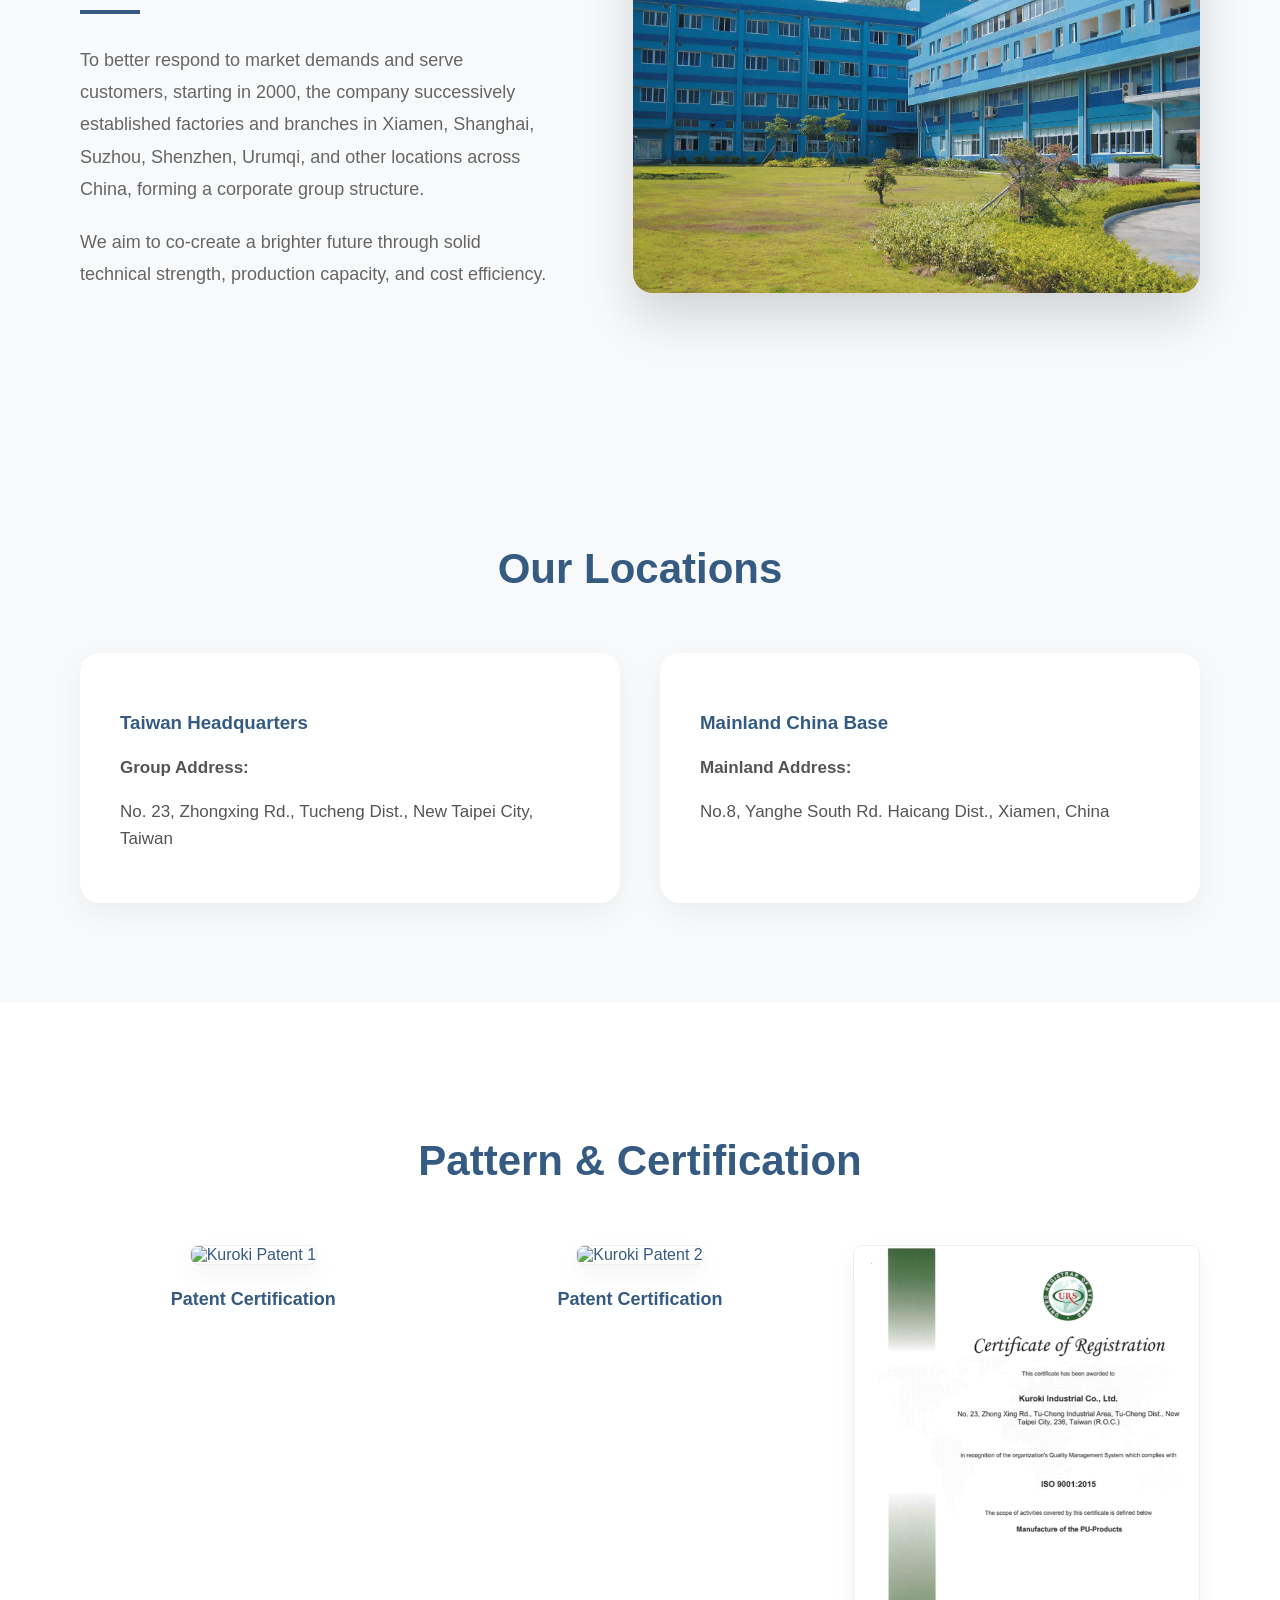
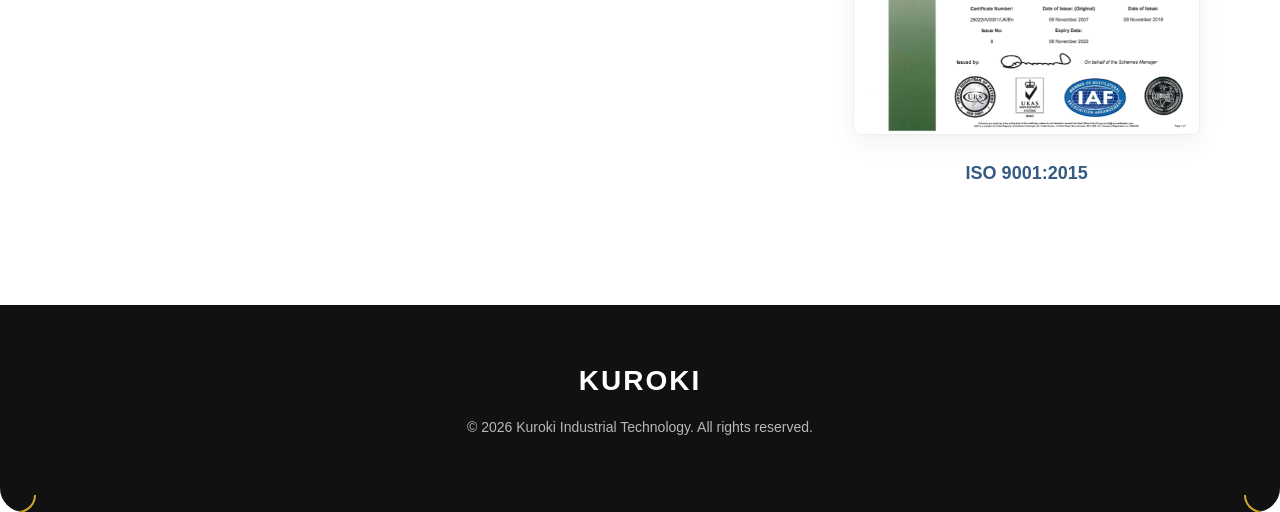
==== commit 15cb7736: "Add files via upload" ====
--- a/about.html
+++ b/about.html
@@ -45,7 +45,6 @@
             </div>
         </div>
 
-        <a href="index.html#industries">Industries</a>
         <a href="about.html">About Us</a>
         <a href="index.html#contact">Contact</a>
         <button>Request Quote</button>
--- a/style.css
+++ b/style.css
@@ -1102,65 +1102,65 @@
 
 
 .footer {
-
-
-
-background:#111;
-
-
-
-color:white;
-
-
-
-padding:
-
-40px 80px;
-
-
-
-text-align:center;
-
-
-
-}
-
-
-
-
+    position: relative;
+    overflow: hidden;
+    padding: 62px 20px 74px;
+    border-radius: 0 0 24px 24px;
+    background: #111111;
+    color: #ffffff;
+    text-align: center;
+}
+
+.footer::before,
+.footer::after {
+    position: absolute;
+    bottom: -1px;
+    width: 34px;
+    height: 16px;
+    border-bottom: 2px solid #d2a72c;
+    content: "";
+}
+
+.footer::before {
+    left: 0;
+    border-right: 2px solid #d2a72c;
+    border-radius: 0 0 22px 0;
+}
+
+.footer::after {
+    right: 0;
+    border-left: 2px solid #d2a72c;
+    border-radius: 0 0 0 22px;
+}
 
 .footer-logo {
-
-
-
-font-size:20px;
-
-
-
-font-weight:bold;
-
-
-
-}
-
-
-
-
-
-
+    margin: 0;
+    color: #ffffff;
+    font-size: 28px;
+    font-weight: 800;
+    letter-spacing: 2px;
+    line-height: 1;
+}
 
 .footer p {
-
-
-
-font-size:14px;
-
-
-
-color:#aaa;
-
-
-
+    margin: 22px 0 0;
+    color: #b8b8b8;
+    font-size: 14px;
+    line-height: 1.5;
+}
+
+@media (max-width: 600px) {
+    .footer {
+        padding: 52px 20px 64px;
+    }
+
+    .footer-logo {
+        font-size: 24px;
+    }
+
+    .footer p {
+        font-size: 13px;
+    }
 }
 
 
